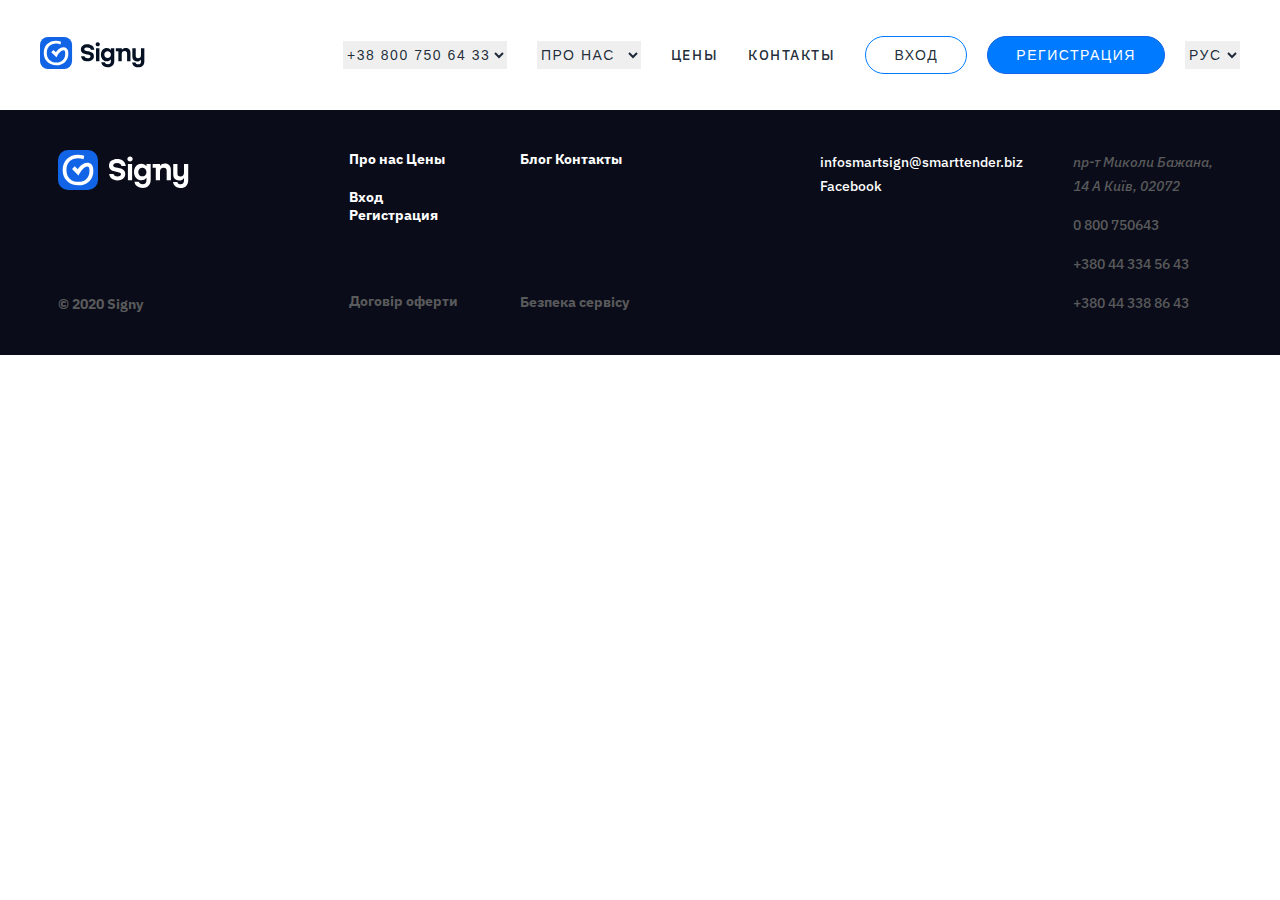
==== index.html @ 21916e58 "header on footer" ====
<!DOCTYPE html>
<html lang="en">

<head>
    <meta charset="UTF-8" />
    <meta name="viewport" content="width=device-width, initial-scale=1.0" />
    <link rel="stylesheet" href="./styles/index.css" />
    <link rel="stylesheet" href="./styles/header_footer.css">
    <title>Signy</title>
</head>

<body>
    <header class="header">
        <div class="container">
            <nav class="navbar">
                <div class="logo">
                    <a href="./index.html"><img src="./assets/imgs/SIGNY_logo.svg" alt="Signy" /></a>
                </div>
                <div class="nav-links" id="menu">
                    <span class="close">&times;</span>
                    <select name="" class="dropdown" id="">
                        <option value="tel">+38 800 750 64 33</option>
                        <option value="tel">+38 077 222 22 22</option>
                        <option value="tel">+38 077 777 77 77</option>
                        <option value="tel">+38 077 999 99 99</option>
                    </select>
                    <select name="" class="dropdown" id="">
                        <option value="about">ПРО НАС</option>
                        <option value="about">ПРО НАС2</option>
                        <option value="about">ПРО НАС3</option>
                        <option value="about">ПРО НАС4</option>
                    </select>
                    <a href="#">ЦЕНЫ</a>
                    <a href="#">КОНТАКТЫ</a>
                    <div class="header__btns">
                        <button class="header__btn">Вход</button>
                        <button class="header__btn2">регистрация</button>
                        <select name="" class="dropdown" id="">
                            <option value="language">РУС</option>
                            <option value="language">ENG</option>
                            <option value="language">UZ</option>
                            <option value="language">KZ</option>
                        </select>
                    </div>
                </div>
                <div class="menu" id="menu-toggle">
                    <img src="./assets/icons/menu.svg" alt="" />
                </div>
            </nav>
        </div>
    </header>
    <footer class="footer">
        <div class="container">
            <div class="footer__content">
                <div class="footer__logo">
                    <img src="./assets/imgs/SIGNY_logo3.svg" alt="">
                    <p>© 2020 Signy</p>
                </div>
                <div class="footer__links">
                    <div class="footer__link">
                        <div class="footer__link__content">
                            <a href="#">Про нас Цены</a>
                            <a href="#">Вход Регистрация</a>
                        </div>
                        <a href="#">Договір оферти</a>
                    </div>
                    <div class="footer__link footer__link2">
                        <div class="footer__link__content">
                            <a href="#">Блог Контакты</a>
                        </div>
                        <a href="#">Безпека сервісу</a>
                    </div>
                   
                </div>
            </div>
            <div class="footer__content2">
                <div class="footer__content2_email">
                    <a href="mailto:infosmartsign@smarttender.biz">infosmartsign@smarttender.biz</a>
                    <a href="htps://www.facebook.com/">Facebook</a>
                </div>
                <div class="footer__content2_address">
                    <address>пр-т Миколи Бажана, 14 А Київ, 02072</address>
                    <a href="tel:+0 800 750643">0 800 750643</a>
                    <a href="tel:+380 44 334 56 43">+380 44 334 56 43</a>
                    <a href="tel:+380 44 338 86 43">+380 44 338 86 43</a>
                </div>
            </div>
        </div>
    </footer>
    <script src="./javascript/app.js"></script>
</body>

</html>
---- styles/header_footer.css ----
@import url('https://fonts.googleapis.com/css2?family=DM+Sans:ital,opsz,wght@0,9..40,100..1000;1,9..40,100..1000&family=Flow+Circular&family=IBM+Plex+Sans:ital,wght@0,100;0,200;0,300;0,400;0,500;0,600;0,700;1,100;1,200;1,300;1,400;1,500;1,600;1,700&family=Krub:ital,wght@0,200;0,300;0,400;0,500;0,600;0,700;1,200;1,300;1,400;1,500;1,600;1,700&family=Lato:ital,wght@0,100;0,300;0,400;0,700;0,900;1,100;1,300;1,400;1,700;1,900&family=Montserrat:ital,wght@0,100..900;1,100..900&family=Nanum+Pen+Script&family=Nunito:ital,wght@0,200..1000;1,200..1000&family=Quicksand:wght@300..700&family=Rubik:ital,wght@0,300..900;1,300..900&family=Source+Serif+4:ital,opsz,wght@0,8..60,200..900;1,8..60,200..900&display=swap');

* {
    margin: 0;
    padding: 0;
    box-sizing: border-box;
}

body {

    font-family: 'IBM Plex Sans', sans-serif;

}


.container {
    max-width: 1200px;
    margin: 0 auto;
}

.navbar {
    display: flex;
    justify-content: space-between;
    align-items: center;
    padding: 36px 0;
    text-transform: uppercase;
}

.logo img {
    width: 80%;
}

.nav-links {
    list-style: none;
    display: flex;
    align-items: center;
    gap: 30px;
}


.nav-links a {
    text-decoration: none;
    color: #061224E5;
    font-size: 14px;
    font-weight: 500;
    line-height: 20px;
    letter-spacing: 0.11em;
}

.dropdown {
    border: none;
    outline: none;
    padding: 5px 0;
    font-size: 14px;
    cursor: pointer;
    color: #061224E5;
    font-weight: 500;
    line-height: 20px;
    letter-spacing: 0.11em;


}

.header__btns {
    display: flex;
    align-items: center;
    gap: 20px;
}

.header__btn {
    line-height: 20px;
    letter-spacing: 0.11em;
    padding: 8px 28px;
    border: 1px solid #007BFF;
    border-radius: 43px;
    font-size: 14px;
    text-align: center;
    cursor: pointer;
    color: #061224E5;
    text-transform: uppercase;
    background-color: transparent;
    border: 1.5spx solid #1064E5;
    transition: all 0.3s ease-in-out;
}

.header__btn:hover {
    background-color: #f7f7f7;
}

.header__btn2 {
    line-height: 20px;
    letter-spacing: 0.11em;
    padding: 8px 28px;
    border: 1px solid #007BFF;
    border-radius: 43px;
    font-size: 14px;
    text-align: center;
    cursor: pointer;
    color: #FFFFFF;
    text-transform: uppercase;
    background-color: #007BFF;
    border: 1px solid #1064E5;
    transition: all 0.3s ease-in-out;
}

.header__btn2:hover {
    background-color: #0056b3;
}
.menu {
    display: none;
    cursor: pointer;
}
.close {
    display: none;
    position: absolute;
    top: 20px;
    right: 40px;
    font-size: 32px;
    font-weight: bold;
    color: #000;
    cursor: pointer;
    
}

@media (max-width: 950px) {
    .navbar {
        padding: 30px ;
    }
    .nav-links {
        display: none;
    }
    .menu {
        display: block; 
    }

    .nav-links.active {
        width: 100%;
        height: 100vh;
        background-color: #f7f7f7;
        animation: slideDownFull 0.5s ease-in-out;
        display: flex; 
        flex-direction: column;
        align-items: center;
        justify-content: center;
        position: absolute;
        top: 0;
        left: 0;
    }
    .header__btns {
        display: flex;
        flex-direction: column;
        align-items: center;
        gap: 20px;
    }
    .dropdown {
        background-color: #f7f7f7;
    }
    .close {
        display: block;
    }
    @keyframes slideDownFull {
        from {
            opacity: 0;
            transform: translateY(-100%);
        }
        to {
            opacity: 1;
            transform: translateY(0);
        }
    }
}









footer {
    background-color: #0a0c19; 
    color: #ffffff; 
    padding: 40px 0;
    display: flex;
    justify-content: space-between;
    align-items: flex-start;
    flex-wrap: wrap;
    gap: 20px;
}
.footer .container{
    display: flex;
    justify-content: space-between;
    align-items: flex-start;
    flex-wrap: wrap;
    gap: 180px;
}

.footer__content {
    width: 50%;
    display: flex;
    justify-content: start;
    align-items: self-start;

}

.footer__logo {
    width: 50%;
    display: flex;
    flex-direction: column;
    align-items: self-start;
    gap: 105px;
}
.footer__logo p {
    color: #595A5B;
    font-size: 14px;
    font-weight: bold;

}
.footer__links {
    width: 50%;
    display: flex;
    align-items: self-start;
    gap: 50px;
}
.footer__link {
    width: 100%;
    display: flex;
    flex-direction: column;
    align-items: self-start;
    gap: 68px;
}
.footer__link2 {
    width: 100%;
    display: flex;
    flex-direction: column;
    align-items: self-start;
    gap: 125px;
}
.footer__link a {
    text-decoration: none;
    color: #595A5B;
    font-size: 14px;
    font-weight: bold;
}
.footer__link__content {
    display: flex;
    flex-direction: column;
    align-items: self-start;
    gap: 20px;
}
.footer__link__content a {   
    text-decoration: none;
    color: #ffffff;
    font-size: 14px;
}
.footer__link__content a:hover {
    text-decoration: underline;
}

.footer__content2 {
    width: calc(50% - 180px);
    display: flex;
    align-items: self-start;
    gap: 50px;
}
.footer__content2_email {
font-size: 14px;
font-weight: 500;
line-height: 24px;
text-align: left;
text-underline-position: from-font;
text-decoration-skip-ink: none;
text-decoration: none;
color: #ffffff;
}
.footer__content2_email a {
    text-decoration: none;
    color: #ffffff;
}
.footer__content2_email a:hover {
    text-decoration: underline;
}

.footer__content2_address {
    font-size: 14px;
    font-weight: 500;
    line-height: 24px;
    text-align: left;
    display: flex;
    flex-direction: column;
    gap: 15px;
    text-underline-position: from-font;
    text-decoration-skip-ink: none;
    text-decoration: none;
    color: #595A5B;
}
.footer__content2_address a {
    text-decoration: none;
    color: #595A5B;
}
.footer__content2_address a:hover {
    text-decoration: underline;
}
@media (max-width: 1100px) {
    .footer .container{
        width: 100%;
        gap: 30px;
    }
}
@media (max-width: 950px) {
    footer {
        width: 100%;
        padding: 30px 15px;
    }

    .footer .container {
        width: 100%;
        gap: 30px;
    }

    .footer__content {
        width: 50%;
        align-items: flex-start;
        gap: 25px;
    }

    .footer__logo, 
    .footer__links,
    .footer__content2 {
        width: calc(50% - 30px);
        flex-direction: column;
        align-items: flex-start;
        gap: 25px;
    }

    .footer__link, 
    .footer__link2 {
        gap: 20px;
    }

    .footer__link__content,
    .footer__content2_address {
        gap: 15px;
    }

    .footer__link a,
    .footer__content2_email,
    .footer__content2_address {
        font-size: 13px;
    }

    .footer__content2_email a {
        font-size: 13px;
    }
}

@media (max-width: 480px) {
    footer {
        display: flex;
        flex-direction: column;
        align-items: flex-start;
        justify-content: flex-start;
        padding: 20px 10px;
    }

    .footer .container {
        flex-direction: column;
        gap: 20px;
    }

    .footer__content {
        width: 100%;
        flex-direction: column;
        align-items: flex-start;
        gap: 20px;
    }

    .footer__logo, 
    .footer__links,
    .footer__content2 {
        width: 100%;
        flex-direction: column;
        align-items: flex-start;
        gap: 20px;
    }

    .footer__link, 
    .footer__link2 {
        gap: 20px;
    }

    .footer__link__content,
    .footer__content2_address {
        gap: 10px;
    }
}
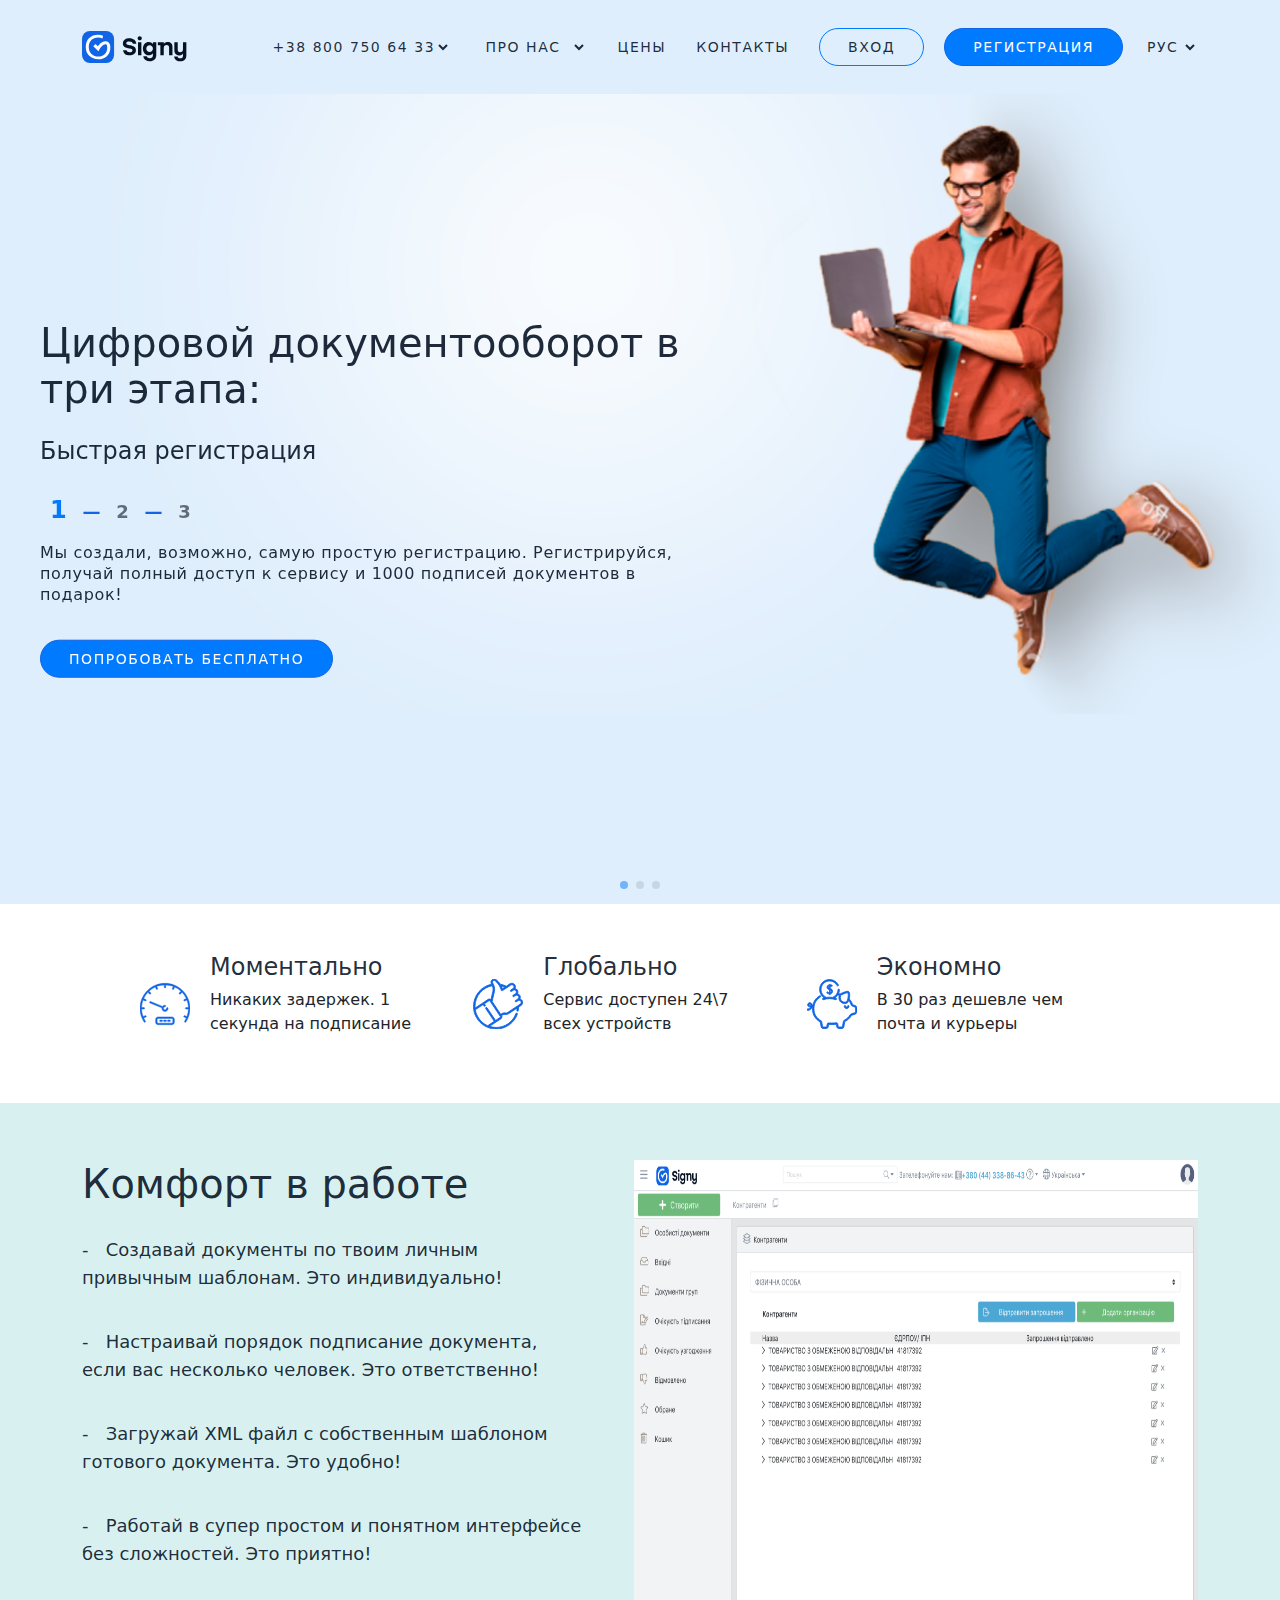
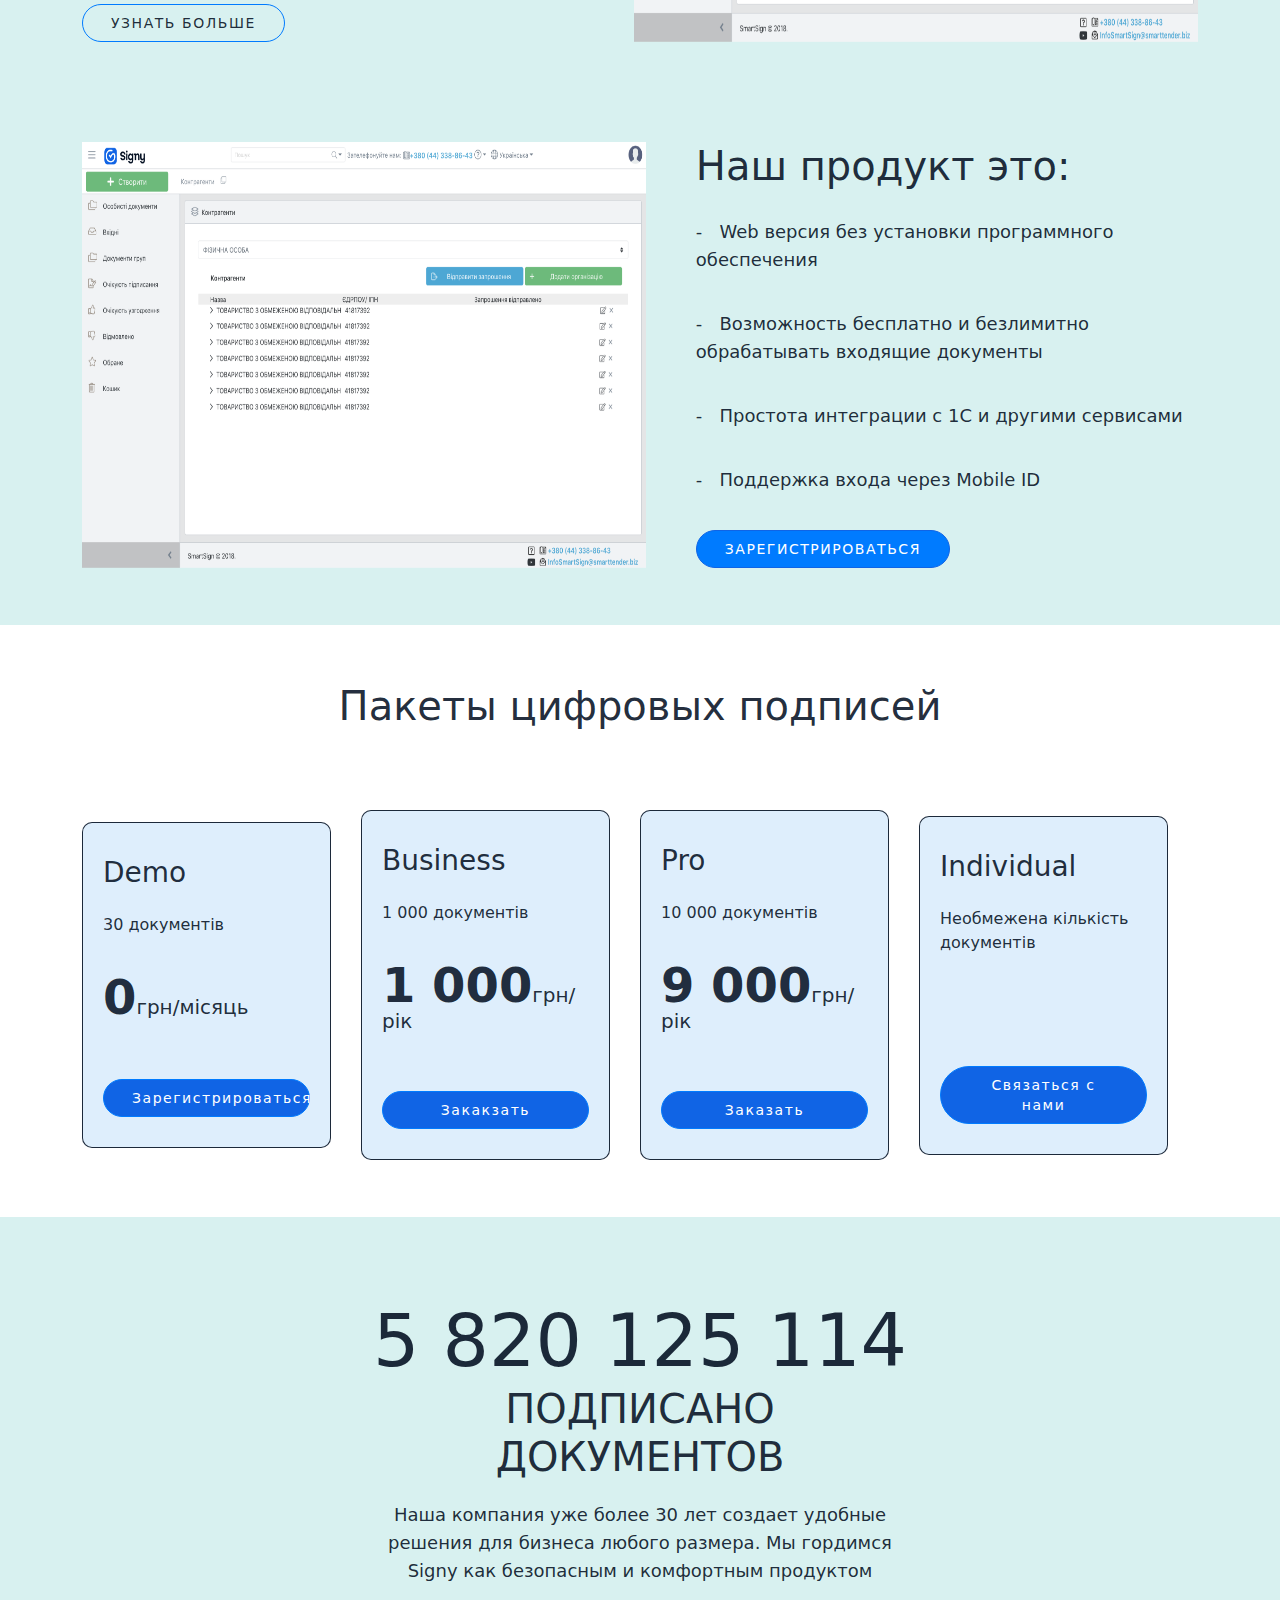
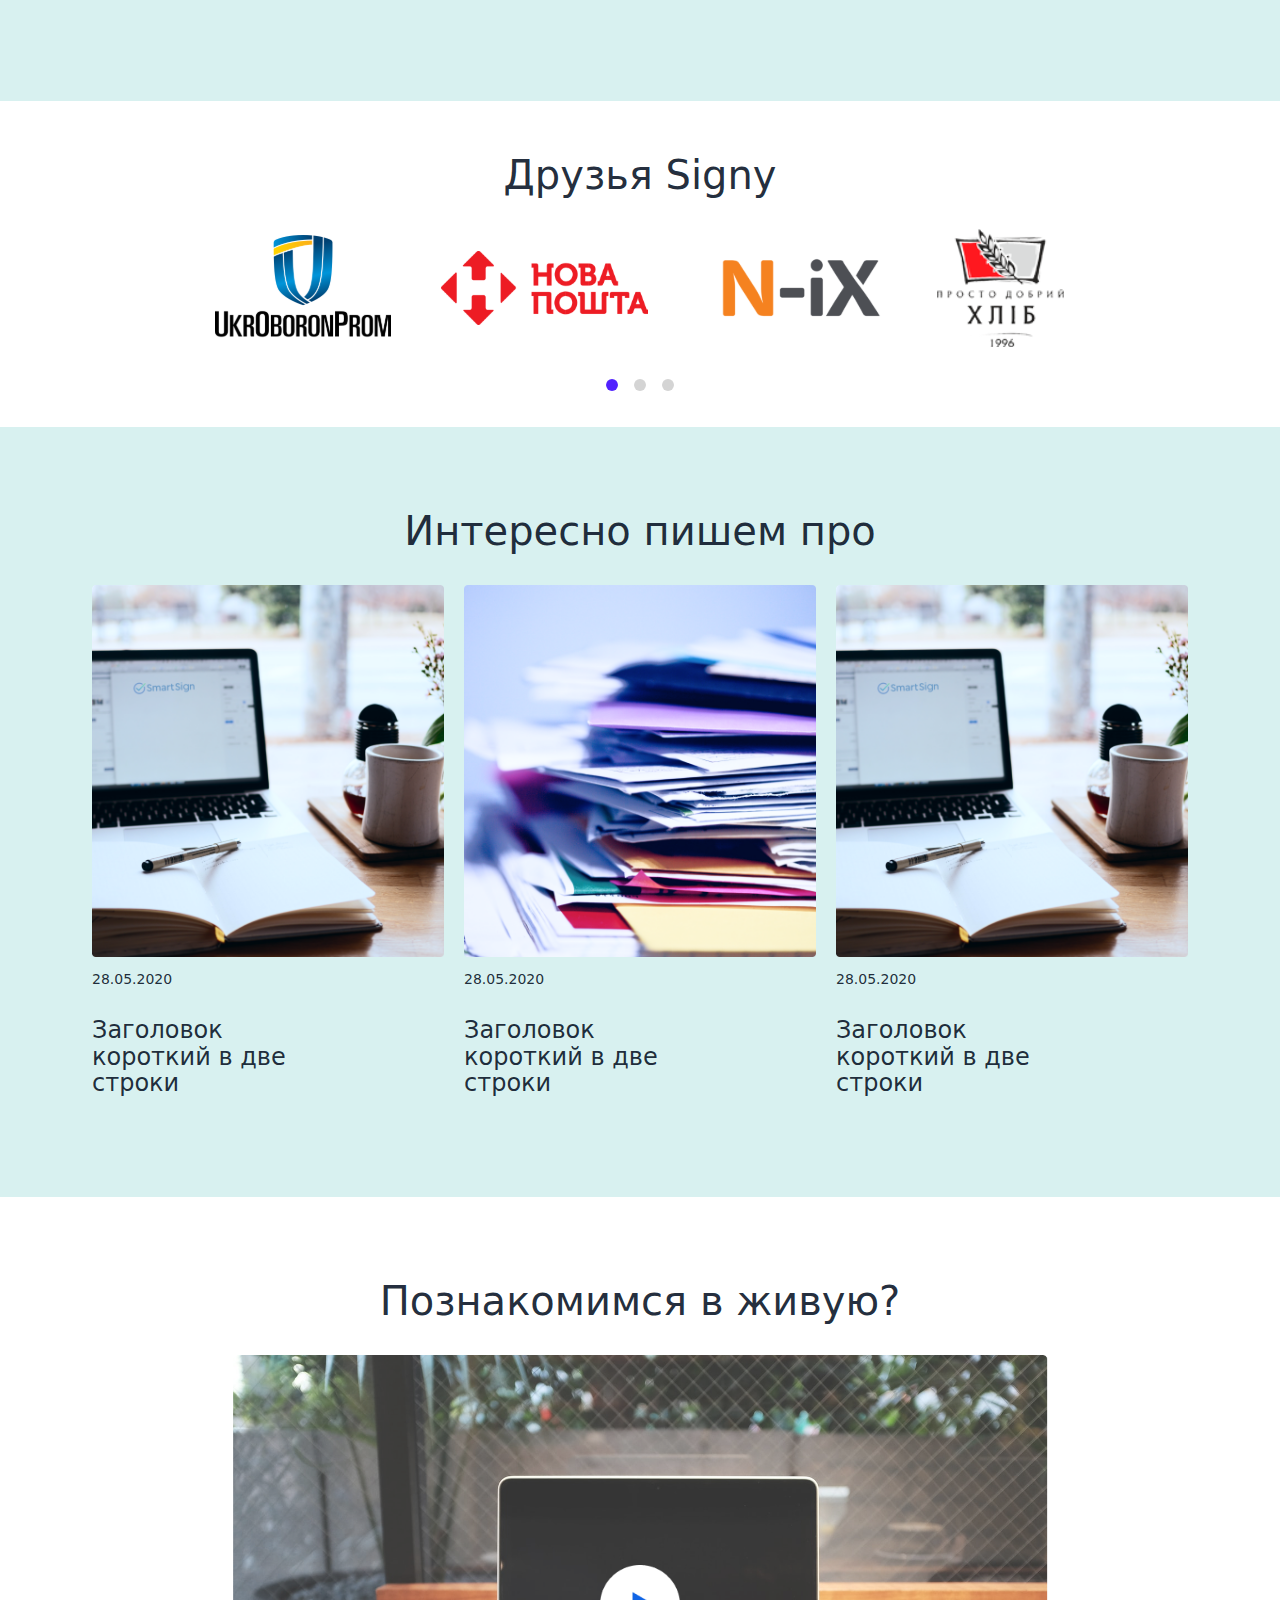
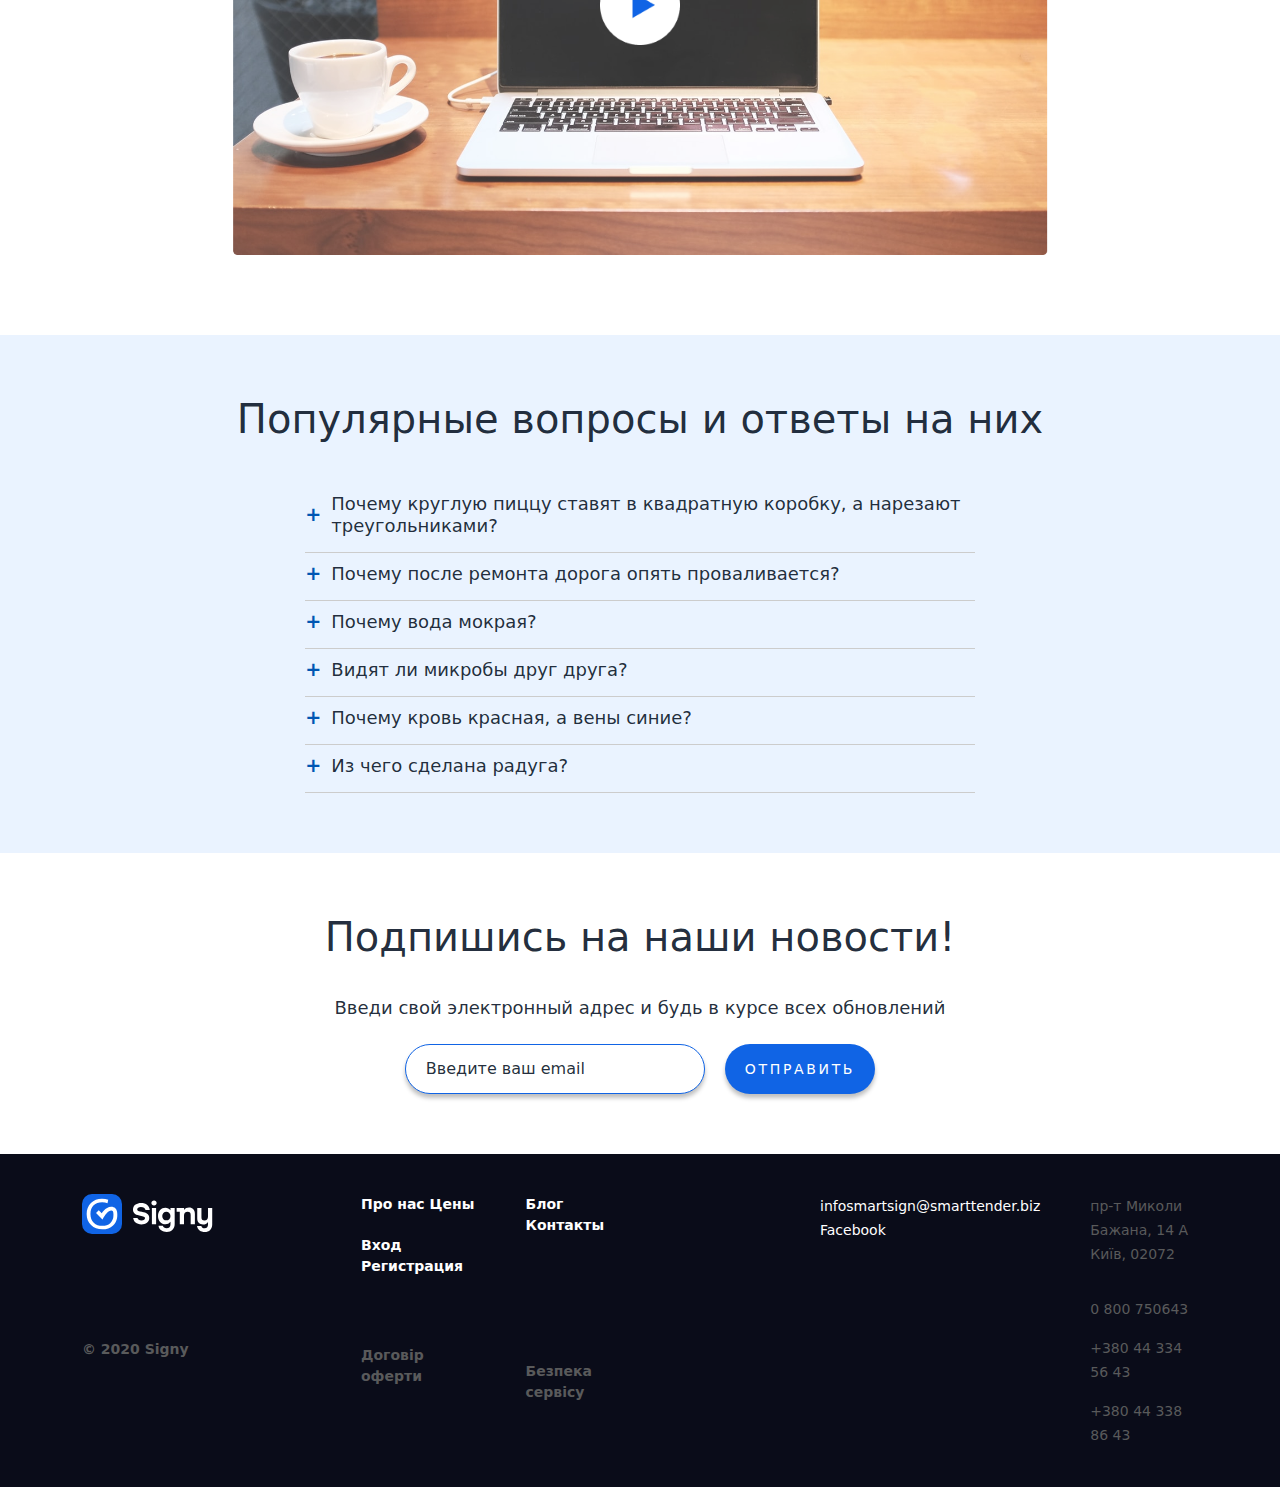
==== commit 00dc67d3: "Tugallanishiga bir qadam qoldi" ====
--- a/index.html
+++ b/index.html
@@ -5,12 +5,17 @@
     <meta charset="UTF-8" />
     <meta name="viewport" content="width=device-width, initial-scale=1.0" />
     <link rel="stylesheet" href="./styles/index.css" />
-    <link rel="stylesheet" href="./styles/header_footer.css">
+    <link rel="stylesheet" href="./styles/header_footer.css" />
+    <link rel="shortcut icon" href="./assets/imgs/favicon.svg" type="image/x-icon" />
+    <link href="https://cdn.jsdelivr.net/npm/bootstrap@5.3.3/dist/css/bootstrap.min.css" rel="stylesheet"
+        integrity="sha384-QWTKZyjpPEjISv5WaRU9OFeRpok6YctnYmDr5pNlyT2bRjXh0JMhjY6hW+ALEwIH" crossorigin="anonymous" />
+    <link rel="stylesheet" href="https://cdn.jsdelivr.net/npm/swiper@11/swiper-bundle.min.css" />
+
     <title>Signy</title>
 </head>
 
 <body>
-    <header class="header">
+    <header class="header index">
         <div class="container">
             <nav class="navbar">
                 <div class="logo">
@@ -18,24 +23,24 @@
                 </div>
                 <div class="nav-links" id="menu">
                     <span class="close">&times;</span>
-                    <select name="" class="dropdown" id="">
+                    <select name="" class="dropdown index" id="">
                         <option value="tel">+38 800 750 64 33</option>
                         <option value="tel">+38 077 222 22 22</option>
                         <option value="tel">+38 077 777 77 77</option>
                         <option value="tel">+38 077 999 99 99</option>
                     </select>
-                    <select name="" class="dropdown" id="">
+                    <select name="" class="dropdown index" id="">
                         <option value="about">ПРО НАС</option>
                         <option value="about">ПРО НАС2</option>
                         <option value="about">ПРО НАС3</option>
                         <option value="about">ПРО НАС4</option>
                     </select>
                     <a href="#">ЦЕНЫ</a>
-                    <a href="#">КОНТАКТЫ</a>
+                    <a href="./pages/contacts.html">КОНТАКТЫ</a>
                     <div class="header__btns">
                         <button class="header__btn">Вход</button>
                         <button class="header__btn2">регистрация</button>
-                        <select name="" class="dropdown" id="">
+                        <select name="" class="dropdown index" id="">
                             <option value="language">РУС</option>
                             <option value="language">ENG</option>
                             <option value="language">UZ</option>
@@ -49,11 +54,320 @@
             </nav>
         </div>
     </header>
+
+    <main>
+        <section class="hero">
+            <div class="hero__text">
+                <h1>Цифровой документооборот в три этапа:</h1>
+                <b>Быстрая регистрация</b>
+                <div class="steps">
+                    <span class="step" data-step="1">1</span>
+                    <span class="separator">—</span>
+                    <span class="step" data-step="2">2</span>
+                    <span class="separator">—</span>
+                    <span class="step" data-step="3">3</span>
+                </div>
+                <p>Мы создали, возможно, самую простую регистрацию. Регистрируйся, получай полный доступ к сервису и
+                    1000 подписей документов в подарок!</p>
+                <button class="header__btn2">Попробовать Бесплатно</button>
+            </div>
+            <div class="swiper mySwiper">
+                <div class="swiper-wrapper">
+                    <div class="swiper-slide">
+                        <img src="./assets/imgs/box_aka_img.svg" />
+                    </div>
+                    <div class="swiper-slide">
+                        <img src="./assets/imgs/box_aka_img2.svg" />
+                    </div>
+                    <div class="swiper-slide">
+                        <img src="./assets/imgs/box_aka_img3.svg" />
+                    </div>
+                </div>
+                <div id="pagination" class="swiper-pagination indicator"></div>
+            </div>
+
+        </section>
+        <section class="top">
+            <div class="container">
+                <div class="top__content">
+                    <div class="top__content__item">
+                        <img src="./assets/icons/speedometer1.svg" alt="" />
+                        <div class="top__content__item__text">
+                            <h2>Моментально</h2>
+                            <p>Никаких задержек. 1 секунда на подписание</p>
+                        </div>
+                    </div>
+                    <div class="top__content__item">
+                        <img src="./assets/icons/positive-vote1.svg" alt="" />
+                        <div class="top__content__item__text">
+                            <h2>Глобально</h2>
+                            <p>Сервис доступен 24\7 всех устройств</p>
+                        </div>
+                    </div>
+                    <div class="top__content__item">
+                        <img src="./assets/icons/piggy-bank1.svg" alt="" />
+                        <div class="top__content__item__text">
+                            <h2>Экономно</h2>
+                            <p>В 30 раз дешевле чем почта и курьеры</p>
+                        </div>
+                    </div>
+                </div>
+            </div>
+        </section>
+        <section class="Comfort">
+            <div class="container">
+                <div class="comfort_cards">
+                    <div class="comfort_cards__text">
+                        <h3>Комфорт в работе</h3>
+                        <p>
+                            - &nbsp;&nbsp;Создавай документы по твоим личным привычным
+                            шаблонам. Это индивидуально!
+                        </p>
+                        <p>
+                            - &nbsp;&nbsp;Настраивай порядок подписание документа, если вас
+                            несколько человек. Это ответственно!
+                        </p>
+                        <p>
+                            - &nbsp;&nbsp;Загружай XML файл с собственным шаблоном готового
+                            документа. Это удобно!
+                        </p>
+                        <p>
+                            - &nbsp;&nbsp;Работай в супер простом и понятном интерфейсе без
+                            сложностей. Это приятно!
+                        </p>
+                        <button class="header__btn comfort_btn">Узнать больше</button>
+                    </div>
+                    <img src="./assets/imgs/comfort_img1.png" alt="" />
+                </div>
+                <div class="comfort_cards comfort_cards2">
+                    <img src="./assets/imgs/comfort_img1.png" alt="" />
+                    <div class="comfort_cards__text">
+                        <h3>Наш продукт это:</h3>
+                        <p>
+                            - &nbsp;&nbsp;Web версия без установки программного обеспечения
+                        </p>
+                        <p>
+                            - &nbsp;&nbsp;Возможность бесплатно и безлимитно обрабатывать
+                            входящие документы
+                        </p>
+                        <p>- &nbsp;&nbsp;Простота интеграции с 1С и другими сервисами</p>
+                        <p>- &nbsp;&nbsp;Поддержка входа через Mobile ID</p>
+                        <button class="header__btn2">Зарегистрироваться</button>
+                    </div>
+                </div>
+            </div>
+        </section>
+        <section class="packages">
+            <div class="container">
+                <h3>Пакеты цифровых подписей</h3>
+                <div class="packages_cards">
+                    <div class="packages_card">
+                        <b>Demo</b>
+                        <p>30 документів</p>
+                        <h4><span>0</span>грн/місяць</h4>
+                        <button class="packages_btn">Зарегистрироваться</button>
+                    </div>
+                    <div class="packages_card">
+                        <b>Business</b>
+                        <p>1 000 документів</p>
+                        <h4><span>1 000</span>грн/рік</h4>
+                        <button class="packages_btn">Закакзать</button>
+                    </div>
+                    <div class="packages_card">
+                        <b>Pro</b>
+                        <p>10 000 документів</p>
+                        <h4><span>9 000</span>грн/рік</h4>
+                        <button class="packages_btn">Заказать</button>
+                    </div>
+                    <div class="packages_card">
+                        <b>Individual</b>
+                        <p>Необмежена кількість документів</p>
+                        <button class="packages_btn pc_btn">Связаться с нами</button>
+                    </div>
+                </div>
+            </div>
+        </section>
+        <section class="number">
+            <div class="container">
+                <div class="number_text">
+                    <h2>5 820 125 114</h2>
+                    <h3>подписано документов</h3>
+                    <p>
+                        Наша компания уже более 30 лет создает удобные решения для бизнеса
+                        любого размера. Мы гордимся Signy как безопасным и комфортным
+                        продуктом
+                    </p>
+                </div>
+            </div>
+        </section>
+        <section class="friends">
+            <div class="container">
+                <h4>Друзья Signy</h4>
+                <div id="carouselExampleIndicators" class="carousel slide" data-bs-ride="carousel">
+                    <div class="carousel-indicators">
+                        <button type="button" data-bs-target="#carouselExampleIndicators" data-bs-slide-to="0"
+                            class="active carusello-indicator" aria-current="true" aria-label="Slide 1"></button>
+                        <button type="button" data-bs-target="#carouselExampleIndicators" data-bs-slide-to="1"
+                            class="carusello-indicator" aria-label="Slide 2"></button>
+                        <button type="button" data-bs-target="#carouselExampleIndicators" data-bs-slide-to="2"
+                            class="carusello-indicator" aria-label="Slide 3"></button>
+                    </div>
+                    <div class="carousel-inner">
+                        <div class="carousel-item active" data-bs-interval="3000">
+                            <div class="freinds-content">
+                                <img src="./assets/imgs/brends_logo1.svg" alt="" />
+                                <img src="./assets/imgs/brends_logo2.svg" alt="" />
+                                <img src="./assets/imgs/brends_logo3.svg" alt="" />
+                                <img src="./assets/imgs/brends_logo4.svg" alt="" />
+                            </div>
+                        </div>
+                        <div class="carousel-item" data-bs-interval="3000">
+                            <div class="freinds-content">
+                                <img src="./assets/imgs/brends_logo1.svg" alt="" />
+                                <img src="./assets/imgs/brends_logo2.svg" alt="" />
+                                <img src="./assets/imgs/brends_logo3.svg" alt="" />
+                                <img src="./assets/imgs/brends_logo4.svg" alt="" />
+                            </div>
+                        </div>
+                        <div class="carousel-item" data-bs-interval="3000">
+                            <div class="freinds-content">
+                                <img src="./assets/imgs/brends_logo1.svg" alt="" />
+                                <img src="./assets/imgs/brends_logo2.svg" alt="" />
+                                <img src="./assets/imgs/brends_logo3.svg" alt="" />
+                                <img src="./assets/imgs/brends_logo4.svg" alt="" />
+                            </div>
+                        </div>
+                    </div>
+                </div>
+            </div>
+        </section>
+        <section class="cheerfully">
+            <div class="container">
+                <h4>Интересно пишем про</h4>
+                <div class="cheerfully__images">
+                    <div class="cheerfully__images__content">
+                        <div class="cheerfully__img">
+                            <img src="./assets/imgs/Placeholder.png" alt="" />
+                            <span><img src="./assets/imgs/Placeholder_old.svg" alt="" /></span>
+                        </div>
+                        <div class="cheerfully__text">
+                            <p>28.05.2020</p>
+                            <b>Заголовок короткий в две строки</b>
+                        </div>
+                    </div>
+                    <div class="cheerfully__images__content">
+                        <div class="cheerfully__img">
+                            <img src="./assets/imgs/Placeholder2.png" alt="" />
+                            <span><img src="./assets/imgs/Placeholder_old.svg" alt="" /></span>
+                        </div>
+                        <div class="cheerfully__text">
+                            <p>28.05.2020</p>
+                            <b>Заголовок короткий в две строки</b>
+                        </div>
+                    </div>
+                    <div class="cheerfully__images__content">
+                        <div class="cheerfully__img">
+                            <img src="./assets/imgs/Placeholder3.png" alt="" />
+                            <span><img src="./assets/imgs/Placeholder_old.svg" alt="" /></span>
+                        </div>
+                        <div class="cheerfully__text">
+                            <p>28.05.2020</p>
+                            <b>Заголовок короткий в две строки</b>
+                        </div>
+                    </div>
+                </div>
+            </div>
+        </section>
+        <section class="person">
+            <div class="container">
+                <h4>Познакомимся в живую?</h4>
+                <div class="person__video">
+                    <img src="./assets/imgs/Placeholder_video.png" alt="" />
+                    <img src="./assets/imgs/Placeholder_video2.png" alt="" />
+                    <img src="./assets/imgs/placeholder_video_icon.png" alt="" />
+                </div>
+            </div>
+        </section>
+        <section class="faq">
+            <div class="container">
+                <h2>Популярные вопросы и ответы на них</h2>
+                <div class="faq-item">
+                    <button class="faq-question">
+                        Почему круглую пиццу ставят в квадратную коробку, а нарезают
+                        треугольниками?
+                    </button>
+                    <div class="faq-answer">
+                        <p>
+                            - Потому что делают ее без соблюдения технологических процессов.
+                        </p>
+                    </div>
+                </div>
+                <div class="faq-item">
+                    <button class="faq-question">
+                        Почему после ремонта дорога опять проваливается?
+                    </button>
+                    <div class="faq-answer">
+                        <p>
+                            - Потому что делают ее без соблюдения технологических процессов.
+                        </p>
+                    </div>
+                </div>
+                <div class="faq-item">
+                    <button class="faq-question">Почему вода мокрая?</button>
+                    <div class="faq-answer">
+                        <p>
+                            - Потому что делают ее без соблюдения технологических процессов.
+                        </p>
+                    </div>
+                </div>
+                <div class="faq-item">
+                    <button class="faq-question">Видят ли микробы друг друга?</button>
+                    <div class="faq-answer">
+                        <p>
+                            - Потому что делают ее без соблюдения технологических процессов.
+                        </p>
+                    </div>
+                </div>
+                <div class="faq-item">
+                    <button class="faq-question">
+                        Почему кровь красная, а вены синие?
+                    </button>
+                    <div class="faq-answer">
+                        <p>
+                            - Потому что делают ее без соблюдения технологических процессов.
+                        </p>
+                    </div>
+                </div>
+                <div class="faq-item">
+                    <button class="faq-question">Из чего сделана радуга?</button>
+                    <div class="faq-answer">
+                        <p>
+                            - Потому что делают ее без соблюдения технологических процессов.
+                        </p>
+                    </div>
+                </div>
+            </div>
+        </section>
+        <section class="form">
+            <div class="container">
+                <h3>Подпишись на наши новости!</h3>
+                <p>Введи свой электронный адрес и будь в курсе всех обновлений</p>
+                <form action="#" method="post">
+                    <input class="form__input" type="email" placeholder="Введите ваш email" required />
+                    <button class="form__btn" type="submit">ОТПРАВИТЬ</button>
+                </form>
+            </div>
+        </section>
+        <button onclick="topFunction()" id="myBtn" title="Go to top">
+            <img src="./assets/icons/top.png" alt="" />
+        </button>
+    </main>
+
     <footer class="footer">
         <div class="container">
             <div class="footer__content">
                 <div class="footer__logo">
-                    <img src="./assets/imgs/SIGNY_logo3.svg" alt="">
+                    <img src="./assets/imgs/SIGNY_logo3.svg" alt="" />
                     <p>© 2020 Signy</p>
                 </div>
                 <div class="footer__links">
@@ -70,7 +384,6 @@
                         </div>
                         <a href="#">Безпека сервісу</a>
                     </div>
-                   
                 </div>
             </div>
             <div class="footer__content2">
@@ -88,6 +401,53 @@
         </div>
     </footer>
     <script src="./javascript/app.js"></script>
+    <script src="https://cdn.jsdelivr.net/npm/@popperjs/core@2.11.8/dist/umd/popper.min.js"
+        integrity="sha384-I7E8VVD/ismYTF4hNIPjVp/Zjvgyol6VFvRkX/vR+Vc4jQkC+hVqc2pM8ODewa9r"
+        crossorigin="anonymous"></script>
+    <script src="https://cdn.jsdelivr.net/npm/bootstrap@5.3.3/dist/js/bootstrap.min.js"
+        integrity="sha384-0pUGZvbkm6XF6gxjEnlmuGrJXVbNuzT9qBBavbLwCsOGabYfZo0T0to5eqruptLy"
+        crossorigin="anonymous"></script>
+    <script src="https://cdn.jsdelivr.net/npm/swiper@11/swiper-bundle.min.js"></script>
+    <script>
+        var swiper = new Swiper(".mySwiper", {
+            loop: true,
+            spaceBetween: 30,
+            effect: "fade",
+            autoplay: {
+                delay: 3000,
+                disableOnInteraction: false,
+            },
+            navigation: {
+                nextEl: ".swiper-button-next",
+                prevEl: ".swiper-button-prev",
+            },
+            pagination: {
+                el: ".swiper-pagination",
+                clickable: true,
+            },
+            on: {
+                slideChange: function () {
+                    updateStepIndicator(this.realIndex);
+                },
+            },
+        });
+
+        function updateStepIndicator(activeIndex) {
+            const steps = document.querySelectorAll('.steps .step');
+
+            steps.forEach((step, index) => {
+                if (index === activeIndex) {
+                    step.classList.add('active');
+                } else {
+                    step.classList.remove('active');
+                }
+            });
+        }
+
+        updateStepIndicator(swiper.realIndex);
+
+
+    </script>
 </body>
 
 </html>--- a/styles/index.css
+++ b/styles/index.css
@@ -0,0 +1,1027 @@
+.index {
+  background-color: #deeefc;
+}
+
+.hero {
+  position: relative;
+  height: 100%;
+  background-color: #deeefc;
+}
+
+.hero__text {
+  position: absolute;
+  top: 50%;
+  left: 40px;
+  transform: translateY(-50%);
+  width: 50%;
+  text-align: start;
+  z-index: 2;
+}
+
+.hero__text h1 {
+  font-size: 40px;
+  font-weight: 500;
+  line-height: 45.5px;
+  text-align: left;
+  text-underline-position: from-font;
+  text-decoration-skip-ink: none;
+  color: #061224e5;
+  margin-bottom: 14px;
+}
+
+
+.hero__text b {
+  margin-top: 14px;
+  margin-bottom: 20px;
+  font-size: 24px;
+  font-weight: 500;
+  line-height: 51.2px;
+  text-align: center;
+  text-underline-position: from-font;
+  text-decoration-skip-ink: none;
+  color: #061224e5;
+}
+
+.hero__text p {
+  margin-bottom: 34px;
+  font-size: 16px;
+  font-weight: 400;
+  line-height: 20.8px;
+  letter-spacing: 0.04em;
+  text-align: left;
+  text-underline-position: from-font;
+  text-decoration-skip-ink: none;
+  color: #061224e5;
+}
+.steps {
+  font-size: 18px;
+  margin: 10px 0;
+}
+
+.step {
+  display: inline-block;
+  padding: 5px 10px;
+  font-weight: bold;
+  transition: all 0.3s ease;
+  cursor: pointer;
+  color: #616c7b;
+}
+
+.step.active {
+  font-size: 24px;
+  color: #007bff;
+}
+
+.separator {
+  font-weight: bold;
+  color: #1064E5;
+}
+@media (max-width: 800px) {
+  .hero__text h1 {
+    font-size: 36px;
+  }
+
+  .hero__text b {
+    font-size: 20px;
+  }
+}
+
+@media (max-width: 600px) {
+  .hero__text {
+    top: 48%;
+    left: 20px;
+    width: 80%;
+  }
+  .hero__text h1 {
+    width: 70%;
+    font-size: 32px;
+  }
+
+  .hero__text b {
+    width: 70%;
+    font-size: 18px;
+  } 
+  .hero__text p {
+    width: 70%;
+    font-size: 14px;
+  }
+  .hero__text button {
+    width: 100%;
+  }
+}
+
+.swiper {
+  width: 100%;
+  height: calc(100vh - 90px);
+}
+
+.swiper-slide {
+  background-position: center;
+  background-size: cover;
+}
+
+.swiper-slide img {
+  position: absolute;
+  top: -80px;
+  right: -40px;
+  display: block;
+  width: 100%;
+}
+
+.indicator {
+  position: absolute;
+  bottom: 40px;
+  left: 0;
+
+  opacity: 0.5;
+}
+
+@media (max-width: 1000px) {
+  .swiper-slide img {
+    position: absolute;
+    top: 0;
+    right: -100px;
+    display: block;
+    width: 1000px;
+  }
+}
+
+@media (max-width: 550px) {
+  .swiper-slide img {
+    position: absolute;
+    top: 0;
+    right: -200px;
+    display: block;
+    width: 1000px;
+  }
+}
+
+.top {
+  width: 100%;
+  padding: 4% 10%;
+}
+
+.top__content {
+  width: 100%;
+  display: flex;
+  align-items: center;
+  gap: 50px;
+  flex-wrap: wrap;
+}
+
+.top__content__item {
+  width: calc((100% / 3) - 50px);
+  display: flex;
+  align-items: center;
+  gap: 20px;
+}
+
+.top__content__item img {
+  width: 50px;
+}
+
+.top__content__item__text {
+  display: flex;
+  flex-direction: column;
+  align-items: flex-start;
+}
+
+.top__content__item__text h2 {
+  font-size: 24px;
+  font-weight: 500;
+  line-height: 25px;
+  text-align: left;
+  text-underline-position: from-font;
+  text-decoration-skip-ink: none;
+  color: #061224e5;
+}
+
+.top__content_text p {
+  font-size: 16px;
+  font-weight: 400;
+  line-height: 10.8px;
+  letter-spacing: 0.04em;
+  text-align: left;
+  text-underline-position: from-font;
+  text-decoration-skip-ink: none;
+  color: #061224e5;
+}
+
+@media (max-width: 880px) {
+  .top {
+    padding: 30px 15px;
+  }
+}
+
+@media (max-width: 760px) {
+  .top__content {
+    gap: 30px;
+    flex-direction: column;
+  }
+
+  .top__content__item {
+    width: 100%;
+  }
+}
+
+.Comfort {
+  width: 100%;
+  padding: 57px 20px;
+  background-color: #d8f1f0;
+}
+
+.Comfort .container {
+  display: flex;
+  flex-direction: column;
+  align-items: center;
+  gap: 100px;
+}
+
+.comfort_cards {
+  width: 100%;
+  display: flex;
+  gap: 50px;
+}
+
+.comfort_cards__text {
+  width: 45%;
+  display: flex;
+  flex-direction: column;
+  align-items: flex-start;
+  gap: 20px;
+}
+
+.comfort_cards img {
+  width: calc(55% - 50px);
+}
+
+.comfort_cards__text h3 {
+  font-size: 40px;
+  font-weight: 500;
+  line-height: 48px;
+  text-align: left;
+  text-underline-position: from-font;
+  text-decoration-skip-ink: none;
+  color: #061224e5;
+}
+
+.comfort_cards__text p {
+  font-size: 18px;
+  font-weight: 400;
+  line-height: 28px;
+  text-align: left;
+  text-underline-position: from-font;
+  text-decoration-skip-ink: none;
+  color: #061224e5;
+}
+
+.comfort_btn:hover {
+  background-color: #cffbf9 !important;
+  color: #061224e5 !important;
+}
+
+@media (max-width: 768px) {
+  .comfort_cards {
+    flex-direction: column;
+    align-items: center;
+  }
+
+  .comfort_cards2 {
+    flex-direction: column-reverse;
+  }
+
+  .comfort_cards__text {
+    width: 100%;
+  }
+
+  .comfort_cards img {
+    width: 100%;
+  }
+}
+
+.packages {
+  width: 100%;
+  padding: 57px 20px;
+  margin: 0 auto;
+}
+
+.packages .container {
+  display: flex;
+  flex-direction: column;
+  align-items: center;
+  gap: 30px;
+}
+
+.packages h3 {
+  font-size: 40px;
+  font-weight: 500;
+  line-height: 48px;
+  text-align: center;
+  text-underline-position: from-font;
+  text-decoration-skip-ink: none;
+  color: #061224e5;
+  margin-bottom: 50px;
+}
+
+.packages_cards {
+  width: 100%;
+  display: flex;
+  align-items: center;
+  gap: 30px;
+}
+
+.packages_card {
+  background-color: #deeefc;
+  width: calc((100% / 4) - 30px);
+  display: flex;
+  flex-direction: column;
+  align-items: self-start;
+  gap: 20px;
+  border: 1px solid #061224e5;
+  border-radius: 10px;
+  padding: 30px 20px;
+  cursor: pointer;
+  transition: all 0.3s ease-in-out;
+}
+
+.packages_card:hover {
+  background-color: #cffbf9;
+  transform: scale(1.01);
+  box-shadow: 0px 4px 4px 0px rgba(0, 0, 0, 0.25);
+}
+
+.packages_card b {
+  font-size: 28px;
+  font-weight: 500;
+  line-height: 40px;
+  text-align: left;
+  text-underline-position: from-font;
+  text-decoration-skip-ink: none;
+
+  color: #061224e5;
+}
+
+.packages_card h4 {
+  font-size: 20px;
+  font-weight: 500;
+  line-height: 24px;
+  text-align: left;
+  text-underline-position: from-font;
+  text-decoration-skip-ink: none;
+  color: #061224e5;
+}
+
+.packages_card p {
+  font-size: 16px;
+  font-weight: 500;
+  line-height: 24px;
+  text-align: left;
+  text-underline-position: from-font;
+  text-decoration-skip-ink: none;
+  color: #061224e5;
+}
+
+.packages_card span {
+  font-size: 48px;
+  font-weight: 700;
+  line-height: 48px;
+  text-align: left;
+  text-underline-position: from-font;
+  text-decoration-skip-ink: none;
+  color: #061224e5;
+}
+
+.pc_btn {
+  margin-top: 75px !important;
+}
+
+.packages_btn {
+  margin-top: 30px;
+  width: 100%;
+  line-height: 20px;
+  letter-spacing: 0.11em;
+  padding: 8px 28px;
+  border: 1px solid #007bff;
+  border-radius: 43px;
+  font-size: 14px;
+  text-align: center;
+  cursor: pointer;
+  color: #ffffff;
+  background-color: #1064e5;
+  transition: all 0.3s ease-in-out;
+}
+
+.packages_btn:hover {
+  background-color: #1970f1;
+}
+
+@media (max-width: 888px) {
+  .packages_cards {
+    flex-wrap: wrap;
+  }
+
+  .packages_card {
+    width: calc((100% / 2) - 30px);
+  }
+}
+
+@media (max-width: 600px) {
+  .packages_cards {
+    flex-direction: column;
+  }
+
+  .packages_card {
+    width: 100%;
+  }
+}
+
+.number {
+  width: 100%;
+  padding: 100px 0;
+  margin: 0 auto;
+  background-color: #d8f1f0;
+}
+
+.number_text {
+  width: 50%;
+  display: flex;
+  flex-direction: column;
+  align-items: center;
+  gap: 12px;
+  margin: 0 auto;
+}
+
+.number h2 {
+  font-size: 73px;
+  font-weight: 500;
+  line-height: 48px;
+  text-align: center;
+  text-underline-position: from-font;
+  text-decoration-skip-ink: none;
+  color: #061224e5;
+}
+
+.number h3 {
+  font-size: 40px;
+  font-weight: 500;
+  line-height: 48px;
+  text-align: center;
+  text-transform: uppercase;
+  text-underline-position: from-font;
+  text-decoration-skip-ink: none;
+  color: #061224e5;
+}
+
+.number p {
+  font-size: 18px;
+  font-weight: 400;
+  line-height: 28px;
+  text-align: center;
+  text-underline-position: from-font;
+  text-decoration-skip-ink: none;
+  color: #061224e5;
+}
+
+@media (max-width: 1088px) {
+  .number_text {
+    width: 80%;
+  }
+}
+
+@media (max-width: 700px) {
+  .number_text {
+    width: 100%;
+    padding: 0 15px;
+  }
+}
+
+@media (max-width: 590px) {
+  .number h2 {
+    font-size: 50px;
+  }
+
+  .number h3 {
+    font-size: 30px;
+  }
+
+  .number p {
+    font-size: 16px;
+  }
+}
+
+.friends {
+  width: 100%;
+  padding: 50px 0 80px 0;
+  margin: 0 auto;
+  background-color: #ffffff;
+}
+
+.friends .container {
+  width: 100%;
+  margin: 0 auto;
+}
+
+.friends h4 {
+  font-size: 40px;
+  font-weight: 500;
+  line-height: 48px;
+  text-align: center;
+  text-underline-position: from-font;
+  text-decoration-skip-ink: none;
+  color: #061224e5;
+  margin-bottom: 30px;
+}
+
+.freinds-content {
+  display: flex;
+  align-items: center;
+  justify-content: center;
+  gap: 50px;
+}
+
+#carouselExampleIndicators {
+  position: relative !important;
+}
+
+.carousel-indicators {
+  position: absolute;
+  top: 140px;
+  left: 50%;
+  display: flex;
+  justify-content: center;
+  gap: 10px;
+}
+
+.carousel-indicators button {
+  width: 12px !important;
+  height: 12px !important;
+  border-radius: 50%;
+  background-color: #aaa !important;
+  border: none;
+}
+
+.carousel-indicators button.active {
+  background-color: #5222fe !important;
+}
+
+@media (max-width: 768px) {
+  .friends-content img {
+    flex: 0 0 45%;
+    max-width: 45%;
+  }
+
+  .carousel-inner {
+    padding: 10px;
+  }
+
+  h4 {
+    font-size: 1.2rem;
+    text-align: center;
+  }
+}
+
+@media (max-width: 576px) {
+  .friends-content img {
+    flex: 0 0 80%;
+    max-width: 80%;
+    margin: 10px auto;
+    display: block;
+  }
+
+  .carousel-inner {
+    padding: 5px;
+  }
+
+  h4 {
+    font-size: 1rem;
+    text-align: center;
+  }
+
+  .carousel-indicators {
+    bottom: -10px;
+  }
+}
+
+.cheerfully {
+  width: 100%;
+  padding: 80px 0;
+  margin: 0 auto;
+  background-color: #d8f1f0;
+}
+
+.cheerfully h4 {
+  font-size: 40px;
+  font-weight: 500;
+  line-height: 48px;
+  text-align: center;
+  text-underline-position: from-font;
+  text-decoration-skip-ink: none;
+  color: #061224e5;
+}
+
+.cheerfully__images {
+  width: 100%;
+  display: flex;
+  align-items: center;
+  justify-content: center;
+  gap: 20px;
+  margin-top: 30px;
+}
+
+.cheerfully__images__content {
+  width: calc((100% / 3) - 20px);
+  display: flex;
+  flex-direction: column;
+  align-items: center;
+  gap: 10px;
+  cursor: pointer;
+  transition: all 0.3s ease-in-out;
+  border-radius: 10px;
+}
+
+.cheerfully__images__content:hover {
+  transform: scale(1.01);
+  box-shadow: 0px 4px 4px 0px rgba(0, 0, 0, 0.25);
+}
+
+.cheerfully__img {
+  width: 100%;
+  position: relative;
+}
+
+.cheerfully__img img {
+  width: 100%;
+}
+
+.cheerfully__img span {
+  position: absolute;
+  top: 0;
+  left: 0;
+  width: 100%;
+  height: 100%;
+  display: flex;
+  align-items: center;
+  justify-content: center;
+  color: #fff;
+  font-size: 20px;
+  font-weight: 500;
+  line-height: 24px;
+  text-align: center;
+  text-underline-position: from-font;
+  text-decoration-skip-ink: none;
+  opacity: 0;
+  transition: opacity 0.3s ease-in-out;
+}
+
+.cheerfully__img:hover span {
+  opacity: 1;
+}
+
+.cheerfully__text {
+  display: flex;
+  flex-direction: column;
+  gap: 10px;
+}
+
+.cheerfully__text b {
+  width: 70%;
+  font-size: 24px;
+  font-weight: 500;
+  line-height: 26.5px;
+  text-align: left;
+  text-underline-position: from-font;
+  text-decoration-skip-ink: none;
+  margin-bottom: 20px;
+  color: #061224e5;
+}
+
+.cheerfully__text p {
+  font-size: 14px;
+  font-weight: 500;
+  line-height: 24px;
+  text-align: left;
+  text-underline-position: from-font;
+  text-decoration-skip-ink: none;
+  color: #061224e5;
+}
+
+@media (max-width: 888px) {
+  .cheerfully__images__content {
+    width: calc((100% / 2) - 20px);
+  }
+
+  .cheerfully__images__content:nth-child(3) {
+    display: none;
+  }
+
+  .cheerfully__text b {
+    width: 100%;
+  }
+}
+
+@media (max-width: 576px) {
+  .cheerfully__images {
+    flex-direction: column;
+  }
+
+  .cheerfully__images__content {
+    width: calc((100% / 1) - 20px);
+  }
+
+  .cheerfully__text b {
+    width: 100%;
+  }
+}
+
+.person {
+  width: 100%;
+  padding: 80px 0;
+  margin: 0 auto;
+}
+
+.person h4 {
+  font-size: 40px;
+  font-weight: 500;
+  line-height: 48px;
+  text-align: center;
+  text-underline-position: from-font;
+  text-decoration-skip-ink: none;
+  color: #061224e5;
+  margin-bottom: 30px;
+}
+
+.person__video {
+  width: 80%;
+  margin: 0 auto;
+  position: relative;
+  /* Ustma-ust joylashtirish uchun konteynerni asos qilib olamiz */
+  height: 500px;
+}
+
+.person__video img {
+  position: absolute;
+  /* Suratlarni bir-birining ustiga joylashtirish uchun */
+  top: 0;
+  /* Har bir suratni bir joydan boshlatish */
+  left: 50%;
+
+  transform: translateX(-50%);
+
+  /* Suratlarning konteyner kengligiga moslashuvi uchun */
+
+  opacity: 0;
+  /* Ko'rinmas holatga keltirish */
+  transition: opacity 0.5s ease-in-out;
+  /* Silliq o‘tish effekti */
+}
+
+.person__video img:nth-child(1) {
+  opacity: 1;
+  /* Birinchi suratni ko'rsatiladi */
+  z-index: 1;
+  height: 100%;
+}
+
+.person__video img:nth-child(2) {
+  opacity: 1;
+  z-index: 2;
+  height: 100%;
+}
+
+.person__video img:nth-child(3) {
+  opacity: 1;
+  z-index: 3;
+  height: 80px;
+  top: 50%;
+  left: 50%;
+  transform: translate(-50%, -50%);
+  cursor: pointer;
+}
+
+@media (max-width: 768px) {
+  .person__video {
+    height: 300px;
+  }
+
+  .person__video img {
+    height: 100%;
+  }
+}
+
+@media (max-width: 576px) {
+  .person__video {
+    height: 200px;
+  }
+
+  .person__video img:nth-child(3) {
+    height: 50px;
+  }
+}
+
+@media (max-width: 400px) {
+  .person__video {
+    height: 150px;
+  }
+}
+
+.faq {
+  background-color: #eaf3ff;
+  padding: 20px;
+  padding: 60px 0;
+}
+
+.faq h2 {
+  font-size: 40px;
+  font-weight: 500;
+  line-height: 48px;
+  text-align: center;
+  text-underline-position: from-font;
+  text-decoration-skip-ink: none;
+  color: #061224e5;
+  margin-bottom: 40px;
+}
+
+.faq-item {
+  width: 60%;
+  margin: 0 auto;
+  border-bottom: 1px solid #ccc;
+  padding: 10px 0;
+}
+
+.faq-question {
+  width: 100%;
+  background: none;
+  border: none;
+  font-size: 18px;
+  font-weight: 400;
+  line-height: 22px;
+  text-align: left;
+  text-underline-position: from-font;
+  text-decoration-skip-ink: none;
+  color: #061224e5;
+  display: flex;
+  align-items: center;
+  gap: 10px;
+}
+
+.faq-question.active {
+  color: #061224e5;
+  font-weight: 700;
+}
+
+.faq-question:before {
+  content: "+";
+  font-size: 1.2rem;
+  font-weight: bold;
+  color: #0056b3;
+}
+
+.faq-question.active:before {
+  content: "-";
+  font-size: 1.8rem;
+  font-weight: bold;
+  color: #0056b3;
+}
+
+.faq-answer {
+  max-height: 0;
+  overflow: hidden;
+  transition: max-height 0.3s ease-out;
+  color: #2b2b2b;
+  font-size: 0.9rem;
+  margin-top: 5px;
+}
+
+.faq-answer p {
+  margin: 4px 25px;
+  font-size: 18px;
+  font-weight: 400;
+  line-height: 22px;
+  text-align: left;
+  text-underline-position: from-font;
+  text-decoration-skip-ink: none;
+  color: #061224e5;
+}
+
+.faq-question.active+.faq-answer {
+  max-height: 100px;
+}
+
+@media (max-width: 800px) {
+  .faq-item {
+    width: 80%;
+  }
+}
+
+@media (max-width: 530px) {
+  .faq-item {
+    width: 100%;
+    padding: 30px;
+  }
+}
+
+.form {
+  padding: 60px 0;
+}
+
+.form h3 {
+  font-size: 40px;
+  font-weight: 500;
+  line-height: 48px;
+  text-align: center;
+  text-underline-position: from-font;
+  text-decoration-skip-ink: none;
+  color: #061224e5;
+  margin-bottom: 30px;
+}
+
+.form p {
+  font-size: 18px;
+  font-weight: 400;
+  line-height: 33px;
+  text-align: center;
+  text-underline-position: from-font;
+  text-decoration-skip-ink: none;
+  color: #061224e5;
+  margin-bottom: 20px;
+}
+
+.form form {
+  display: flex;
+  justify-content: center;
+  align-items: center;
+  gap: 20px;
+}
+
+.form form input {
+  width: 300px;
+  height: 50px;
+  border: none;
+  border-radius: 37px;
+  padding: 0 20px;
+  font-size: 16px;
+  font-weight: 400;
+  line-height: 20px;
+  text-align: left;
+  text-underline-position: from-font;
+  text-decoration-skip-ink: none;
+  color: #061224e5;
+  border: 1px solid #1064e5;
+  box-shadow: 0px 4px 4px 0px rgba(0, 0, 0, 0.25);
+}
+
+.form form input::placeholder {
+  color: #061224e5;
+}
+
+.form form input:focus {
+  outline: none;
+  border: 2px solid #1064e5;
+}
+
+.form form button {
+  height: 50px;
+  border: none;
+  border-radius: 41px;
+  padding: 0 20px;
+  font-size: 14px;
+  font-weight: 500;
+  line-height: 24px;
+  letter-spacing: 0.19em;
+  text-align: center;
+  text-underline-position: from-font;
+  text-decoration-skip-ink: none;
+
+  color: #ffffff;
+  background-color: #1064e5;
+  box-shadow: 0px 4px 4px 0px rgba(0, 0, 0, 0.25);
+  transition: all 0.3s ease-in-out;
+}
+
+.form form button:hover {
+  background-color: #1970f1;
+}
+
+@media (max-width: 800px) {
+  .form form input {
+    width: 70%;
+  }
+
+  .form form button {
+    width: 30%;
+  }
+}
+
+@media (max-width: 400px) {
+  .form form {
+    flex-direction: column;
+  }
+
+  .form form input {
+    width: 100%;
+  }
+
+  .form form button {
+    width: 100%;
+  }
+}--- a/styles/header_footer.css
+++ b/styles/header_footer.css
@@ -16,6 +16,10 @@
 .container {
     max-width: 1200px;
     margin: 0 auto;
+}
+
+.header {
+    padding: 20px 0;
 }
 
 .navbar {
@@ -106,10 +110,13 @@
 .header__btn2:hover {
     background-color: #0056b3;
 }
+
 .menu {
     display: none;
     cursor: pointer;
-}
+    
+}
+
 .close {
     display: none;
     position: absolute;
@@ -119,18 +126,20 @@
     font-weight: bold;
     color: #000;
     cursor: pointer;
-    
+
 }
 
 @media (max-width: 950px) {
     .navbar {
-        padding: 30px ;
-    }
+        padding: 30px;
+    }
+
     .nav-links {
         display: none;
     }
+
     .menu {
-        display: block; 
+        display: block;
     }
 
     .nav-links.active {
@@ -138,31 +147,38 @@
         height: 100vh;
         background-color: #f7f7f7;
         animation: slideDownFull 0.5s ease-in-out;
-        display: flex; 
+        display: flex;
         flex-direction: column;
         align-items: center;
         justify-content: center;
         position: absolute;
         top: 0;
         left: 0;
-    }
+        z-index: 10;
+        overflow: hidden;
+    }
+
     .header__btns {
         display: flex;
         flex-direction: column;
         align-items: center;
         gap: 20px;
     }
+
     .dropdown {
         background-color: #f7f7f7;
     }
+
     .close {
         display: block;
     }
+
     @keyframes slideDownFull {
         from {
             opacity: 0;
             transform: translateY(-100%);
         }
+
         to {
             opacity: 1;
             transform: translateY(0);
@@ -179,8 +195,8 @@
 
 
 footer {
-    background-color: #0a0c19; 
-    color: #ffffff; 
+    background-color: #0a0c19;
+    color: #ffffff;
     padding: 40px 0;
     display: flex;
     justify-content: space-between;
@@ -188,7 +204,8 @@
     flex-wrap: wrap;
     gap: 20px;
 }
-.footer .container{
+
+.footer .container {
     display: flex;
     justify-content: space-between;
     align-items: flex-start;
@@ -211,18 +228,21 @@
     align-items: self-start;
     gap: 105px;
 }
+
 .footer__logo p {
     color: #595A5B;
     font-size: 14px;
     font-weight: bold;
 
 }
+
 .footer__links {
     width: 50%;
     display: flex;
     align-items: self-start;
     gap: 50px;
 }
+
 .footer__link {
     width: 100%;
     display: flex;
@@ -230,6 +250,7 @@
     align-items: self-start;
     gap: 68px;
 }
+
 .footer__link2 {
     width: 100%;
     display: flex;
@@ -237,23 +258,27 @@
     align-items: self-start;
     gap: 125px;
 }
+
 .footer__link a {
     text-decoration: none;
     color: #595A5B;
     font-size: 14px;
     font-weight: bold;
 }
+
 .footer__link__content {
     display: flex;
     flex-direction: column;
     align-items: self-start;
     gap: 20px;
 }
-.footer__link__content a {   
+
+.footer__link__content a {
     text-decoration: none;
     color: #ffffff;
     font-size: 14px;
 }
+
 .footer__link__content a:hover {
     text-decoration: underline;
 }
@@ -264,20 +289,23 @@
     align-items: self-start;
     gap: 50px;
 }
+
 .footer__content2_email {
-font-size: 14px;
-font-weight: 500;
-line-height: 24px;
-text-align: left;
-text-underline-position: from-font;
-text-decoration-skip-ink: none;
-text-decoration: none;
-color: #ffffff;
-}
+    font-size: 14px;
+    font-weight: 500;
+    line-height: 24px;
+    text-align: left;
+    text-underline-position: from-font;
+    text-decoration-skip-ink: none;
+    text-decoration: none;
+    color: #ffffff;
+}
+
 .footer__content2_email a {
     text-decoration: none;
     color: #ffffff;
 }
+
 .footer__content2_email a:hover {
     text-decoration: underline;
 }
@@ -295,19 +323,23 @@
     text-decoration: none;
     color: #595A5B;
 }
+
 .footer__content2_address a {
     text-decoration: none;
     color: #595A5B;
 }
+
 .footer__content2_address a:hover {
     text-decoration: underline;
 }
+
 @media (max-width: 1100px) {
-    .footer .container{
+    .footer .container {
         width: 100%;
         gap: 30px;
     }
 }
+
 @media (max-width: 950px) {
     footer {
         width: 100%;
@@ -325,7 +357,7 @@
         gap: 25px;
     }
 
-    .footer__logo, 
+    .footer__logo,
     .footer__links,
     .footer__content2 {
         width: calc(50% - 30px);
@@ -334,7 +366,7 @@
         gap: 25px;
     }
 
-    .footer__link, 
+    .footer__link,
     .footer__link2 {
         gap: 20px;
     }
@@ -376,7 +408,7 @@
         gap: 20px;
     }
 
-    .footer__logo, 
+    .footer__logo,
     .footer__links,
     .footer__content2 {
         width: 100%;
@@ -385,7 +417,7 @@
         gap: 20px;
     }
 
-    .footer__link, 
+    .footer__link,
     .footer__link2 {
         gap: 20px;
     }
@@ -396,3 +428,28 @@
     }
 }
 
+#myBtn {
+    display: none;
+    position: fixed;
+    bottom: 20px;
+    right: 30px;
+    z-index: 99;
+    border: none;
+    outline: none;
+    background-color: #bafaf8;
+    color: #061224e5;
+    cursor: pointer;
+    padding: 10px;
+    border-radius: 10px;
+    font-size: 18px;/
+}
+
+#myBtn img {
+    width: 20px;
+    height: 20px;
+}
+
+
+#myBtn:hover {
+    background-color: #a2fdfa;
+}